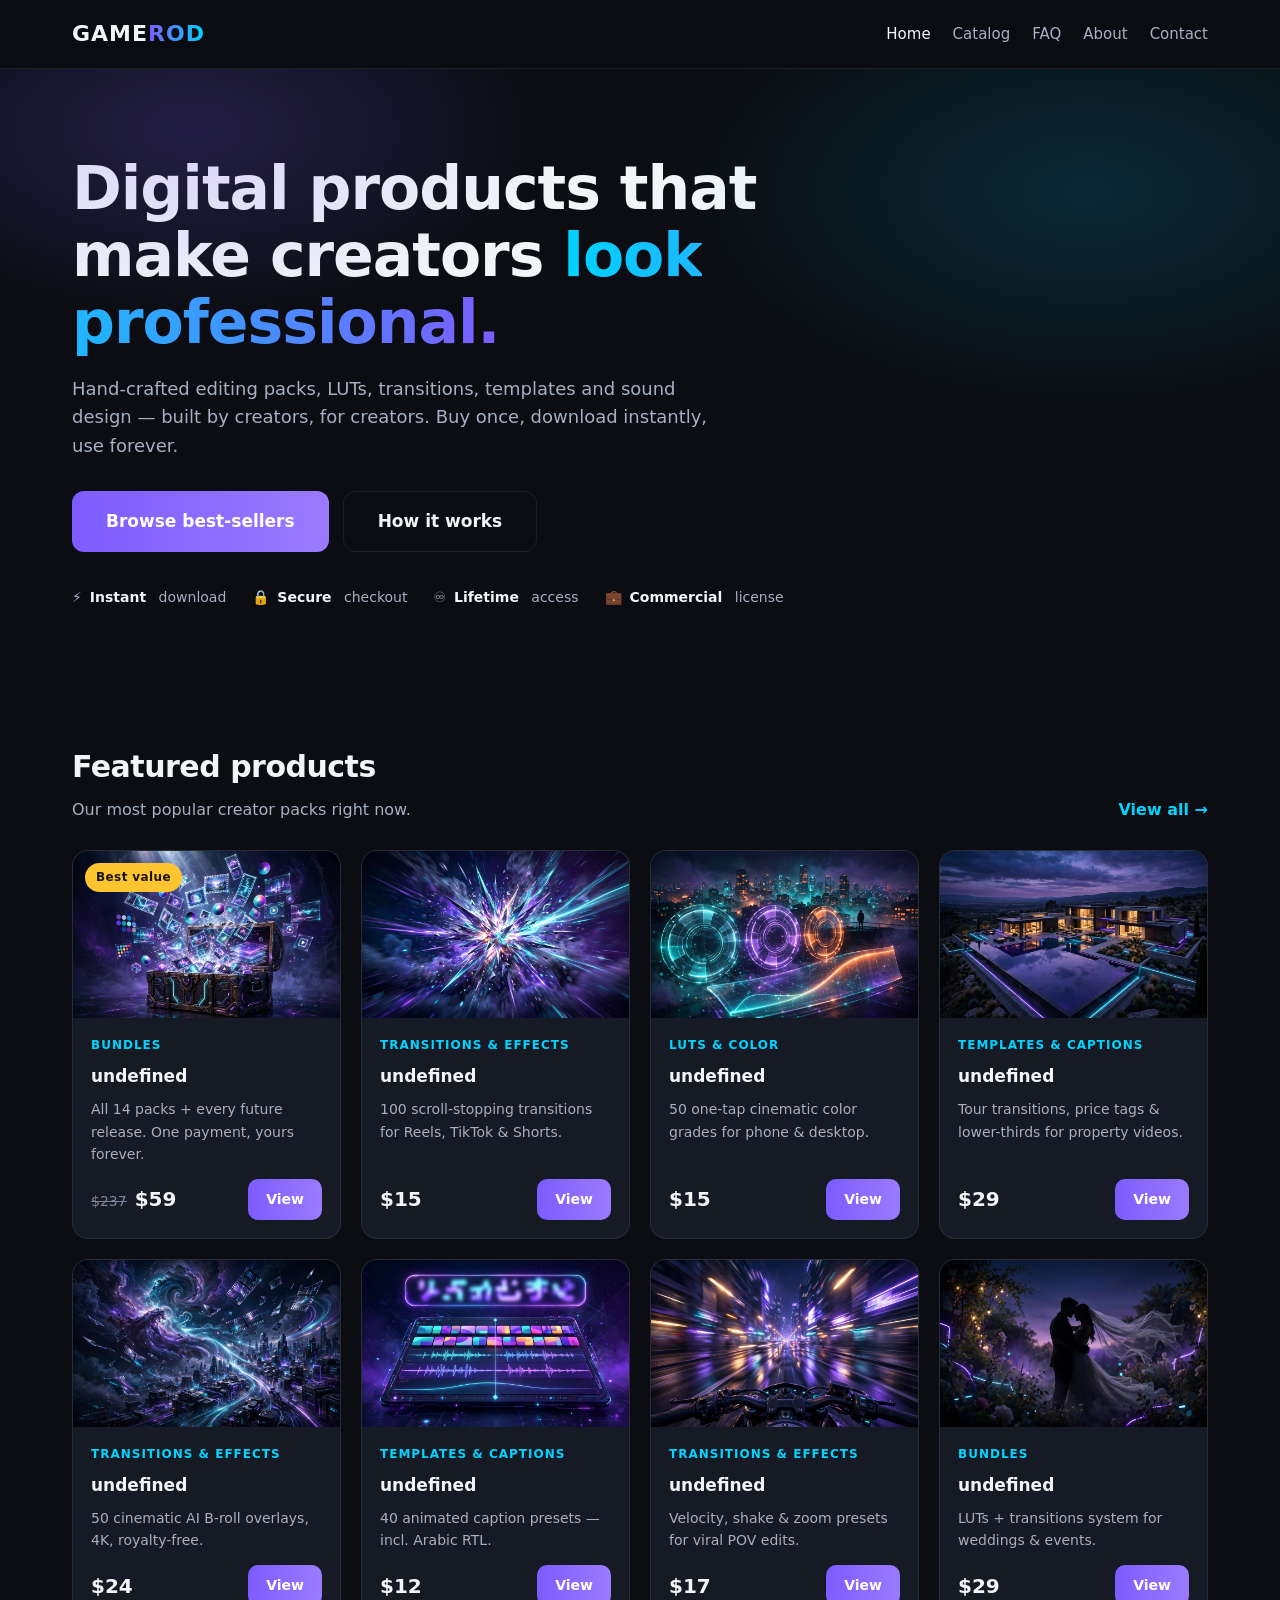
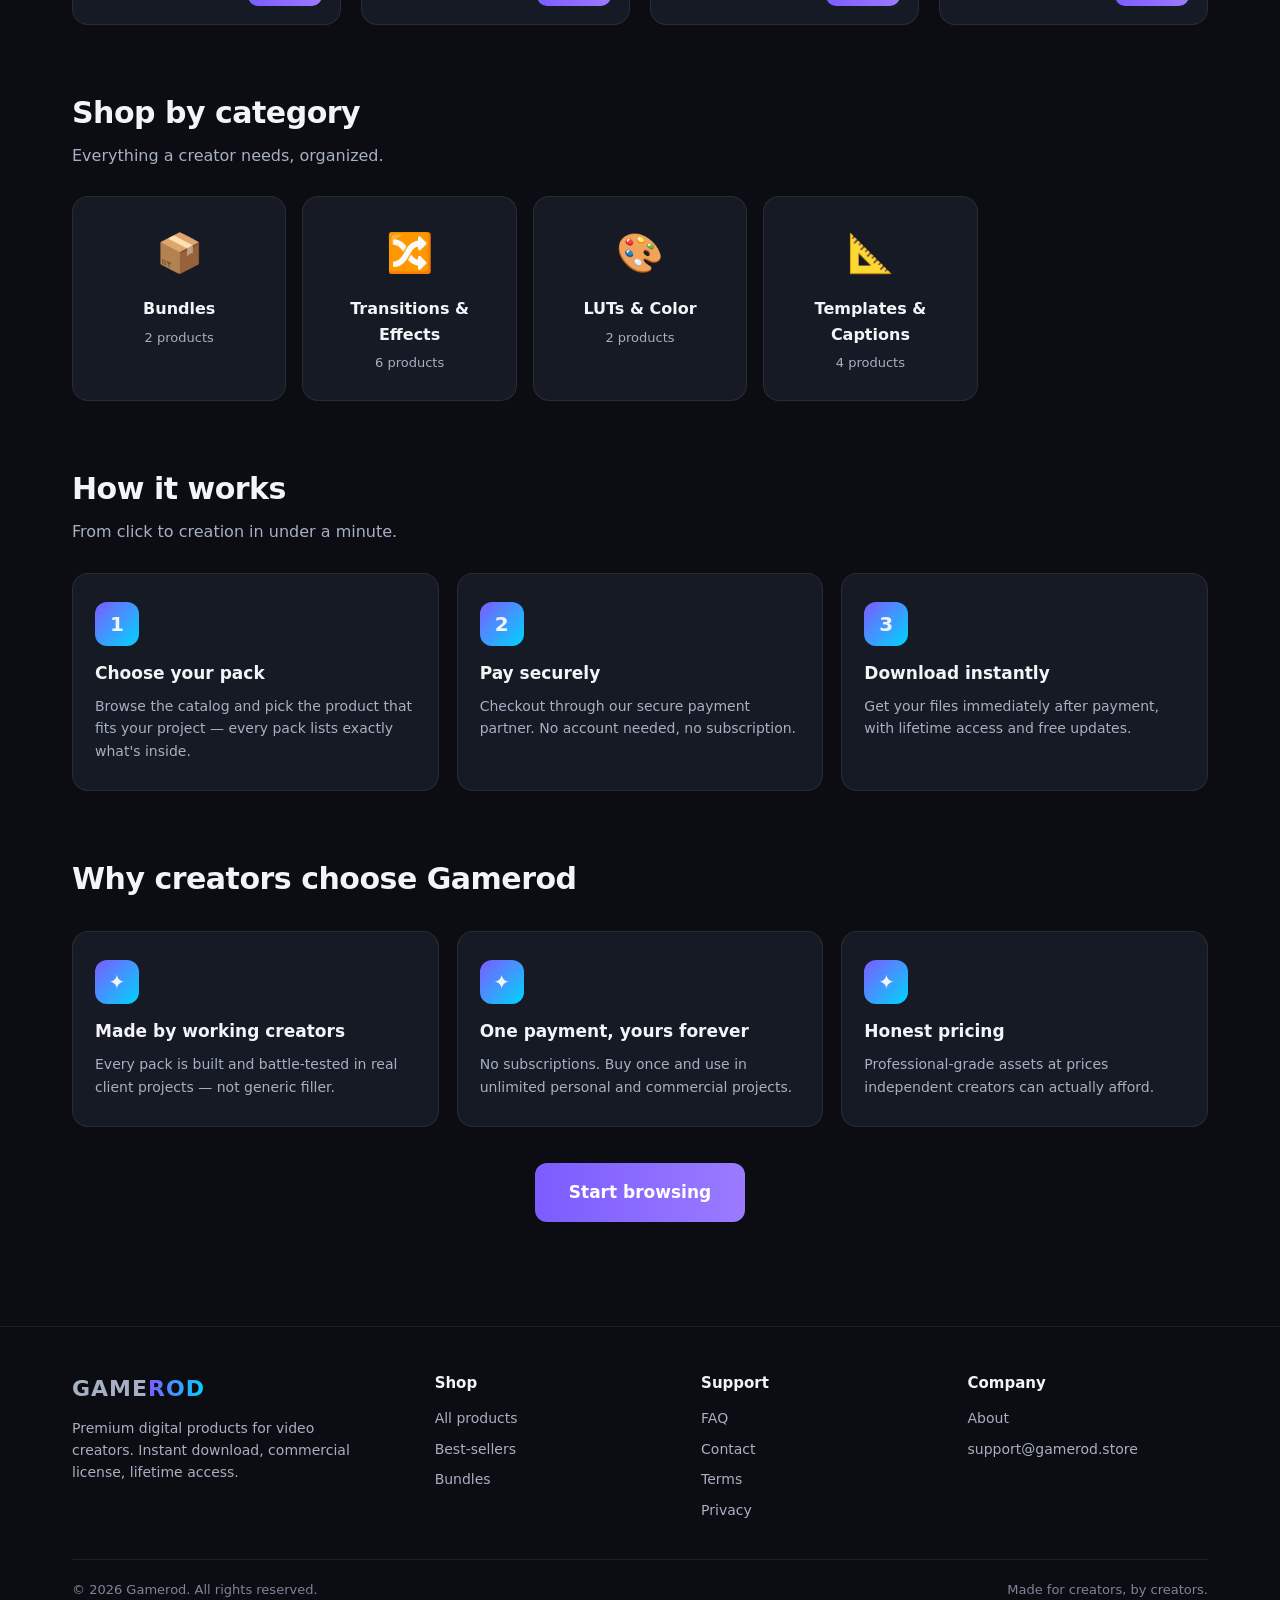
==== index.html @ 95cd668c "Deploy gamerod (GitHub Pages)" ====
<!DOCTYPE html>
<html lang="en">
<head>
<meta charset="UTF-8">
<meta name="viewport" content="width=device-width, initial-scale=1.0">
<title>Gamerod — Digital Products for Creators</title>
<meta name="description" content="Gamerod: premium digital products for video creators — editing packs, LUTs, transitions, templates and more. Instant download.">
<link rel="stylesheet" href="css/style.css">
<link rel="icon" href="data:image/svg+xml,<svg xmlns='http://www.w3.org/2000/svg' viewBox='0 0 100 100'><text y='.9em' font-size='90'>⚡</text></svg>">
</head>
<body>
<header class="site"><div class="wrap nav">
  <a class="logo" href="index.html">GAME<span>ROD</span></a>
  <nav class="nav-links">
    <a href="index.html" class="active">Home</a>
    <a href="catalog.html">Catalog</a>
    <a href="faq.html">FAQ</a>
    <a href="about.html">About</a>
    <a href="contact.html">Contact</a>
  </nav>
</div></header>

<section class="hero"><div class="wrap">
  <h1>Digital products that make creators <span class="grad">look professional.</span></h1>
  <p class="sub">Hand-crafted editing packs, LUTs, transitions, templates and sound design — built by creators, for creators. Buy once, download instantly, use forever.</p>
  <div class="hero-cta">
    <a class="btn big" href="catalog.html">Browse best-sellers</a>
    <a class="btn big ghost" href="#how">How it works</a>
  </div>
  <div class="trust">
    <span>⚡ <b>Instant</b>&nbsp;download</span>
    <span>🔒 <b>Secure</b>&nbsp;checkout</span>
    <span>♾️ <b>Lifetime</b>&nbsp;access</span>
    <span>💼 <b>Commercial</b>&nbsp;license</span>
  </div>
</div></section>

<section class="block"><div class="wrap">
  <div class="sec-head">
    <div><h2>Featured products</h2><p>Our most popular creator packs right now.</p></div>
    <a class="link-more" href="catalog.html">View all →</a>
  </div>
  <div class="grid" id="featured"></div>
</div></section>

<section class="block" style="padding-top:0"><div class="wrap">
  <div class="sec-head"><div><h2>Shop by category</h2><p>Everything a creator needs, organized.</p></div></div>
  <div class="cats" id="home-cats"></div>
</div></section>

<section class="block" id="how" style="padding-top:0"><div class="wrap">
  <div class="sec-head"><div><h2>How it works</h2><p>From click to creation in under a minute.</p></div></div>
  <div class="steps">
    <div class="step"><div class="n">1</div><h3>Choose your pack</h3><p>Browse the catalog and pick the product that fits your project — every pack lists exactly what's inside.</p></div>
    <div class="step"><div class="n">2</div><h3>Pay securely</h3><p>Checkout through our secure payment partner. No account needed, no subscription.</p></div>
    <div class="step"><div class="n">3</div><h3>Download instantly</h3><p>Get your files immediately after payment, with lifetime access and free updates.</p></div>
  </div>
</div></section>

<section class="block" style="padding-top:0"><div class="wrap">
  <div class="sec-head"><div><h2>Why creators choose Gamerod</h2></div></div>
  <div class="steps">
    <div class="step"><div class="n">✦</div><h3>Made by working creators</h3><p>Every pack is built and battle-tested in real client projects — not generic filler.</p></div>
    <div class="step"><div class="n">✦</div><h3>One payment, yours forever</h3><p>No subscriptions. Buy once and use in unlimited personal and commercial projects.</p></div>
    <div class="step"><div class="n">✦</div><h3>Honest pricing</h3><p>Professional-grade assets at prices independent creators can actually afford.</p></div>
  </div>
  <div style="text-align:center;margin-top:36px"><a class="btn big" href="catalog.html">Start browsing</a></div>
</div></section>

<footer class="site"><div class="wrap">
  <div class="foot">
    <div><a class="logo" href="index.html">GAME<span>ROD</span></a>
      <p style="margin-top:10px;max-width:280px">Premium digital products for video creators. Instant download, commercial license, lifetime access.</p></div>
    <div><h4>Shop</h4><a href="catalog.html">All products</a><a href="catalog.html">Best-sellers</a><a href="catalog.html">Bundles</a></div>
    <div><h4>Support</h4><a href="faq.html">FAQ</a><a href="contact.html">Contact</a><a href="terms.html">Terms</a><a href="privacy.html">Privacy</a></div>
    <div><h4>Company</h4><a href="about.html">About</a><a href="contact.html">support@gamerod.store</a></div>
  </div>
  <div class="copy"><span>© <span id="year"></span> Gamerod. All rights reserved.</span><span>Made for creators, by creators.</span></div>
</div></footer>

<script src="js/config.js"></script>
<script src="js/app.js"></script>
<script>
document.addEventListener("DOMContentLoaded", async () => {
  const list = await loadProducts();
  const cats = [...new Set(list.map(p => p.category))].slice(0, 4);
  const icons = { "Transitions & Effects": "🔀", "LUTs & Color": "🎨", "Templates & Captions": "📐", "Audio & SFX": "🔊", "Bundles": "📦" };
  document.getElementById("home-cats").innerHTML = cats.map(c =>
    `<a class="cat" href="catalog.html"><div class="ic">${icons[c] || "✦"}</div><h3>${c}</h3><p>${list.filter(p => p.category === c).length} products</p></a>`).join("");
});
</script>
</body>
</html>
---- css/style.css ----
/* GAMEROD — Digital products store */
:root{
  --bg:#0b0d12; --bg2:#10131a; --card:#151a24; --card2:#1a2130;
  --line:rgba(255,255,255,.08);
  --txt:#f2f4f8; --muted:#a7b0c2; --muted2:#7c8699;
  --acc:#7c5cff; --acc2:#00d4ff; --gold:#ffc531; --green:#22c55e;
  --r:16px; --max:1180px;
  --font:'Inter',system-ui,-apple-system,'Segoe UI',Roboto,Arial,sans-serif;
}
*{box-sizing:border-box;margin:0;padding:0}
html{scroll-behavior:smooth}
body{background:var(--bg);color:var(--txt);font-family:var(--font);line-height:1.6;-webkit-font-smoothing:antialiased}
a{color:inherit;text-decoration:none}
img{max-width:100%;display:block}
.wrap{max-width:var(--max);margin:0 auto;padding:0 22px}

/* Header */
header.site{position:sticky;top:0;z-index:50;background:rgba(11,13,18,.82);backdrop-filter:blur(14px);border-bottom:1px solid var(--line)}
.nav{display:flex;align-items:center;gap:28px;height:68px}
.logo{font-weight:800;font-size:22px;letter-spacing:1px}
.logo span{background:linear-gradient(90deg,var(--acc),var(--acc2));-webkit-background-clip:text;background-clip:text;color:transparent}
.nav-links{display:flex;gap:22px;margin-left:auto}
.nav-links a{color:var(--muted);font-size:15px;font-weight:500}
.nav-links a:hover,.nav-links a.active{color:var(--txt)}
.btn{display:inline-flex;align-items:center;justify-content:center;gap:8px;background:linear-gradient(90deg,var(--acc),#9a7bff);color:#fff;border:0;border-radius:12px;padding:13px 26px;font-weight:700;font-size:15px;cursor:pointer;transition:transform .15s,box-shadow .15s}
.btn:hover{transform:translateY(-2px);box-shadow:0 12px 30px rgba(124,92,255,.35)}
.btn.ghost{background:transparent;border:1px solid var(--line);color:var(--txt)}
.btn.ghost:hover{border-color:var(--acc);box-shadow:none}
.btn.big{padding:16px 34px;font-size:17px}
.btn.small{padding:9px 18px;font-size:14px;border-radius:10px}

/* Hero */
.hero{position:relative;overflow:hidden;padding:86px 0 70px}
.hero::before{content:"";position:absolute;inset:0;background:
  radial-gradient(600px 320px at 15% 10%,rgba(124,92,255,.22),transparent 60%),
  radial-gradient(700px 380px at 85% 20%,rgba(0,212,255,.14),transparent 60%);pointer-events:none}
.hero h1{font-size:clamp(34px,5.4vw,60px);line-height:1.12;font-weight:800;letter-spacing:-1px;max-width:760px}
.hero h1 .grad{background:linear-gradient(90deg,var(--acc2),var(--acc));-webkit-background-clip:text;background-clip:text;color:transparent}
.hero p.sub{color:var(--muted);font-size:18px;max-width:640px;margin:18px 0 30px}
.hero-cta{display:flex;gap:14px;flex-wrap:wrap}
.trust{display:flex;gap:26px;flex-wrap:wrap;margin-top:34px;color:var(--muted);font-size:14px}
.trust b{color:var(--txt)}
.trust span{display:flex;align-items:center;gap:8px}

/* Sections */
section.block{padding:64px 0}
.sec-head{display:flex;align-items:end;justify-content:space-between;gap:16px;margin-bottom:28px}
.sec-head h2{font-size:30px;font-weight:800;letter-spacing:-.5px}
.sec-head p{color:var(--muted);margin-top:6px}
.link-more{color:var(--acc2);font-weight:600;white-space:nowrap}

/* Product grid */
.grid{display:grid;grid-template-columns:repeat(auto-fill,minmax(258px,1fr));gap:20px}
.card{background:var(--card);border:1px solid var(--line);border-radius:var(--r);overflow:hidden;transition:transform .18s,border-color .18s;display:flex;flex-direction:column}
.card:hover{transform:translateY(-4px);border-color:rgba(124,92,255,.5)}
.cover{aspect-ratio:16/10;position:relative;overflow:hidden;background:linear-gradient(135deg,#1c2333,#121724)}
.cover img{width:100%;height:100%;object-fit:cover}
.cover .css-art{position:absolute;inset:0;display:flex;align-items:center;justify-content:center;flex-direction:column;gap:10px;padding:20px;text-align:center}
.cover .css-art .art-icon{font-size:44px;filter:drop-shadow(0 6px 18px rgba(0,0,0,.5))}
.cover .css-art .art-title{font-weight:800;font-size:19px;letter-spacing:.5px}
.badge{position:absolute;top:12px;left:12px;background:var(--gold);color:#1a1405;font-size:12px;font-weight:800;padding:5px 11px;border-radius:999px;letter-spacing:.4px}
.badge.bundle{background:var(--acc2);color:#04222b}
.card-body{padding:18px;display:flex;flex-direction:column;gap:10px;flex:1}
.card-cat{font-size:12px;color:var(--acc2);font-weight:700;text-transform:uppercase;letter-spacing:1px}
.card h3{font-size:17px;font-weight:700;line-height:1.35}
.card-desc{color:var(--muted);font-size:14px;flex:1}
.card-meta{display:flex;align-items:center;justify-content:space-between;margin-top:4px}
.price{font-size:20px;font-weight:800}
.price s{color:var(--muted2);font-size:14px;font-weight:500;margin-right:8px}
.stars{color:var(--gold);font-size:13px;letter-spacing:1px}

/* Categories */
.cats{display:grid;grid-template-columns:repeat(auto-fill,minmax(200px,1fr));gap:16px}
.cat{background:var(--card);border:1px solid var(--line);border-radius:var(--r);padding:26px 20px;text-align:center;transition:border-color .18s,transform .18s}
.cat:hover{border-color:var(--acc);transform:translateY(-3px)}
.cat .ic{font-size:38px;margin-bottom:12px}
.cat h3{font-size:16px;margin-bottom:6px}
.cat p{color:var(--muted);font-size:13px}

/* Steps */
.steps{display:grid;grid-template-columns:repeat(auto-fit,minmax(220px,1fr));gap:18px}
.step{background:var(--card);border:1px solid var(--line);border-radius:var(--r);padding:28px 22px}
.step .n{width:44px;height:44px;border-radius:12px;background:linear-gradient(135deg,var(--acc),var(--acc2));display:flex;align-items:center;justify-content:center;font-weight:800;font-size:20px;margin-bottom:14px}
.step h3{margin-bottom:8px;font-size:17px}
.step p{color:var(--muted);font-size:14px}

/* Product page */
.pd{display:grid;grid-template-columns:1.15fr .85fr;gap:36px;padding:48px 0}
@media(max-width:900px){.pd{grid-template-columns:1fr}}
.pd-gallery{background:var(--card);border:1px solid var(--line);border-radius:var(--r);overflow:hidden}
.pd-gallery .cover{aspect-ratio:16/10}
.pd-info h1{font-size:32px;letter-spacing:-.5px;margin:8px 0 12px}
.pd-info .lede{color:var(--muted);font-size:16px;margin-bottom:18px}
.buybox{background:var(--card);border:1px solid var(--line);border-radius:var(--r);padding:24px;margin:22px 0}
.buybox .row{display:flex;align-items:center;justify-content:space-between;margin-bottom:14px}
.buybox .price{font-size:32px}
.includes{list-style:none;margin:18px 0;display:grid;gap:10px}
.includes li{display:flex;gap:10px;align-items:flex-start;color:var(--muted);font-size:15px}
.includes li::before{content:"✓";color:var(--green);font-weight:800}
.faq details{background:var(--card);border:1px solid var(--line);border-radius:12px;padding:16px 18px;margin-bottom:10px}
.faq summary{cursor:pointer;font-weight:700}
.faq details p{color:var(--muted);margin-top:10px;font-size:15px}

/* Toolbar (catalog) */
.toolbar{display:flex;gap:12px;flex-wrap:wrap;margin-bottom:24px;align-items:center}
.toolbar input,.toolbar select{background:var(--bg2);border:1px solid var(--line);color:var(--txt);border-radius:10px;padding:11px 14px;font-size:14px}
.toolbar input{flex:1;min-width:200px}
.pill{border:1px solid var(--line);background:var(--bg2);color:var(--muted);border-radius:999px;padding:9px 18px;font-size:14px;cursor:pointer;font-weight:600}
.pill.on{background:var(--acc);border-color:var(--acc);color:#fff}

/* Static pages */
.page{padding:56px 0;max-width:820px}
.page h1{font-size:36px;margin-bottom:18px;letter-spacing:-.5px}
.page h2{font-size:22px;margin:30px 0 12px}
.page p,.page li{color:var(--muted);margin-bottom:12px}
.page ul{padding-left:20px}

/* Footer */
footer.site{border-top:1px solid var(--line);margin-top:40px;padding:44px 0 30px;color:var(--muted);font-size:14px}
.foot{display:grid;grid-template-columns:1.4fr 1fr 1fr 1fr;gap:26px}
@media(max-width:800px){.foot{grid-template-columns:1fr 1fr}}
.foot h4{color:var(--txt);margin-bottom:12px;font-size:15px}
.foot a{display:block;margin-bottom:8px}
.foot a:hover{color:var(--txt)}
.copy{margin-top:30px;padding-top:20px;border-top:1px solid var(--line);display:flex;justify-content:space-between;flex-wrap:wrap;gap:10px;color:var(--muted2);font-size:13px}

/* Toast + modal */
.toast{position:fixed;bottom:24px;left:50%;transform:translateX(-50%) translateY(80px);background:var(--card2);border:1px solid var(--line);padding:13px 22px;border-radius:12px;transition:transform .3s;z-index:99;font-size:14px}
.toast.show{transform:translateX(-50%) translateY(0)}
.modal-bg{position:fixed;inset:0;background:rgba(0,0,0,.7);display:none;align-items:center;justify-content:center;z-index:98;padding:20px}
.modal-bg.show{display:flex}
.modal{background:var(--card2);border:1px solid var(--line);border-radius:18px;padding:32px;max-width:440px;text-align:center}
.modal h3{margin-bottom:10px}
.modal p{color:var(--muted);font-size:15px;margin-bottom:20px}
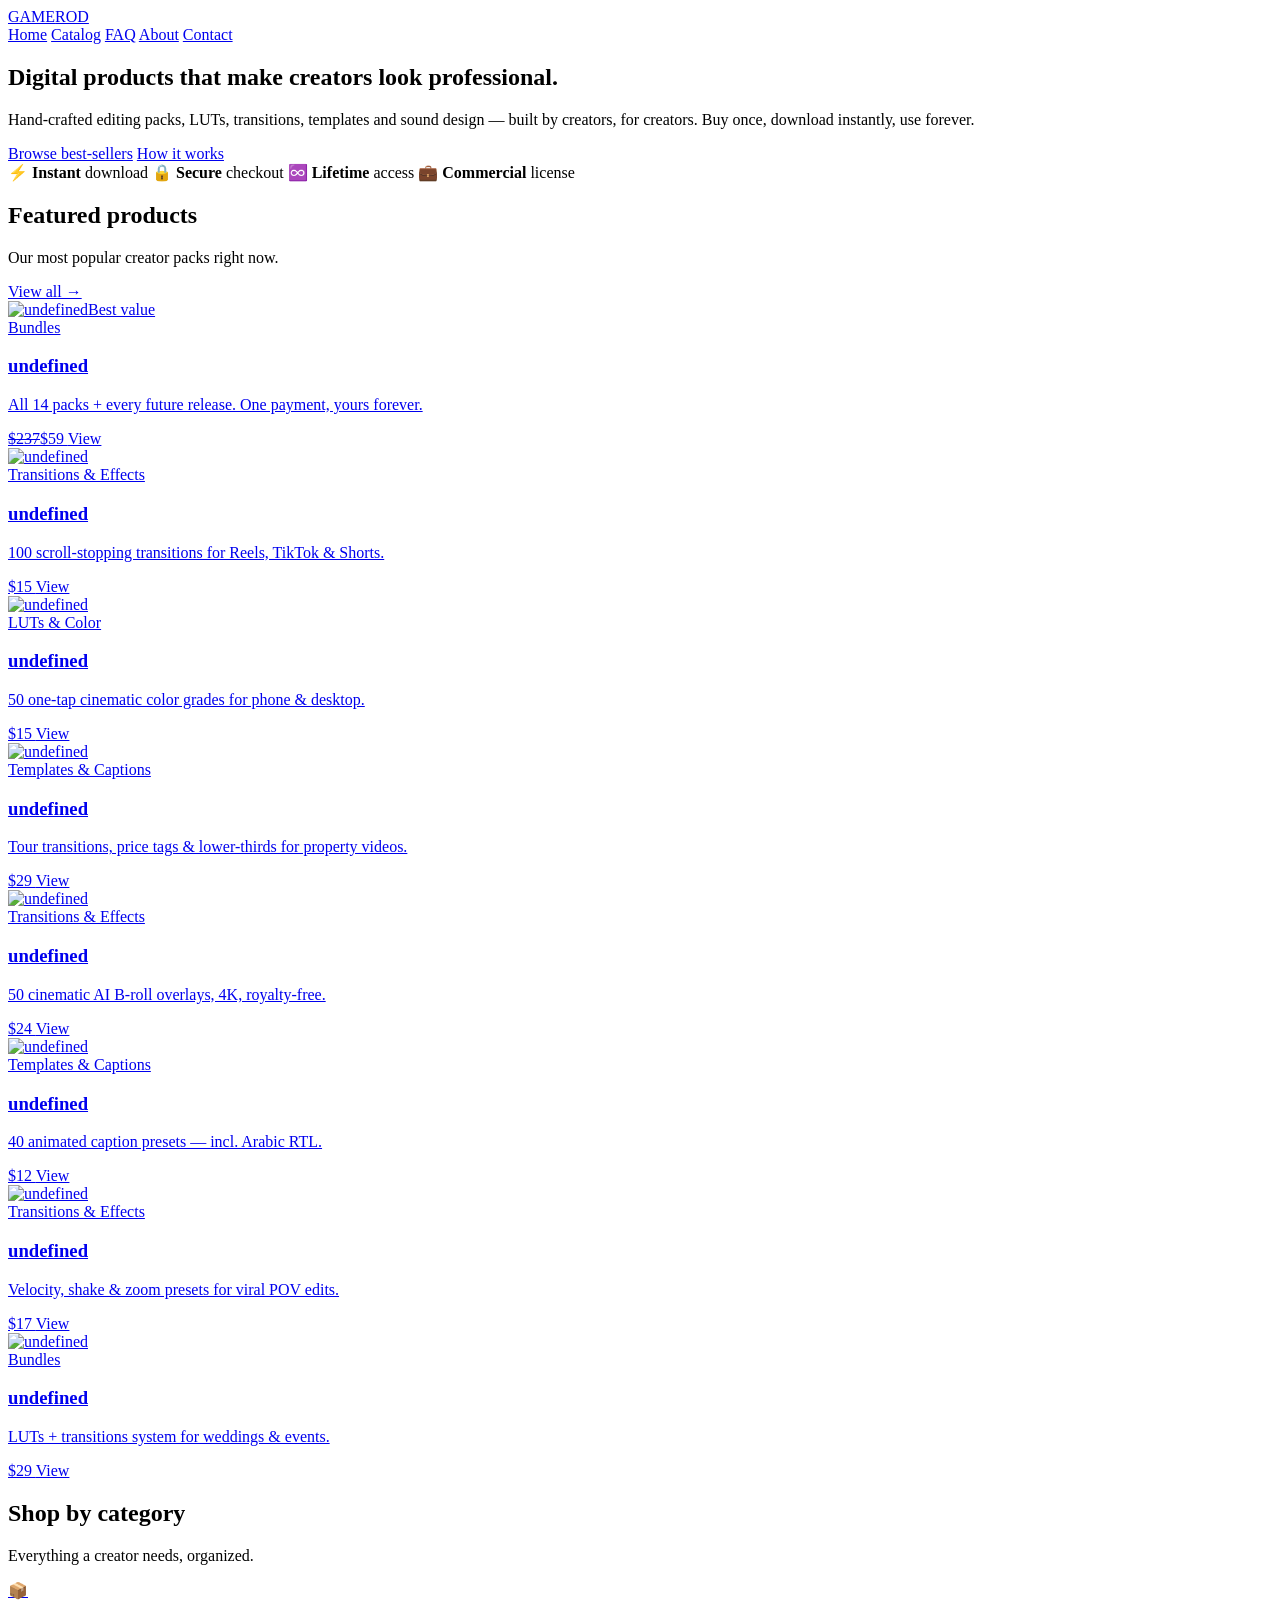
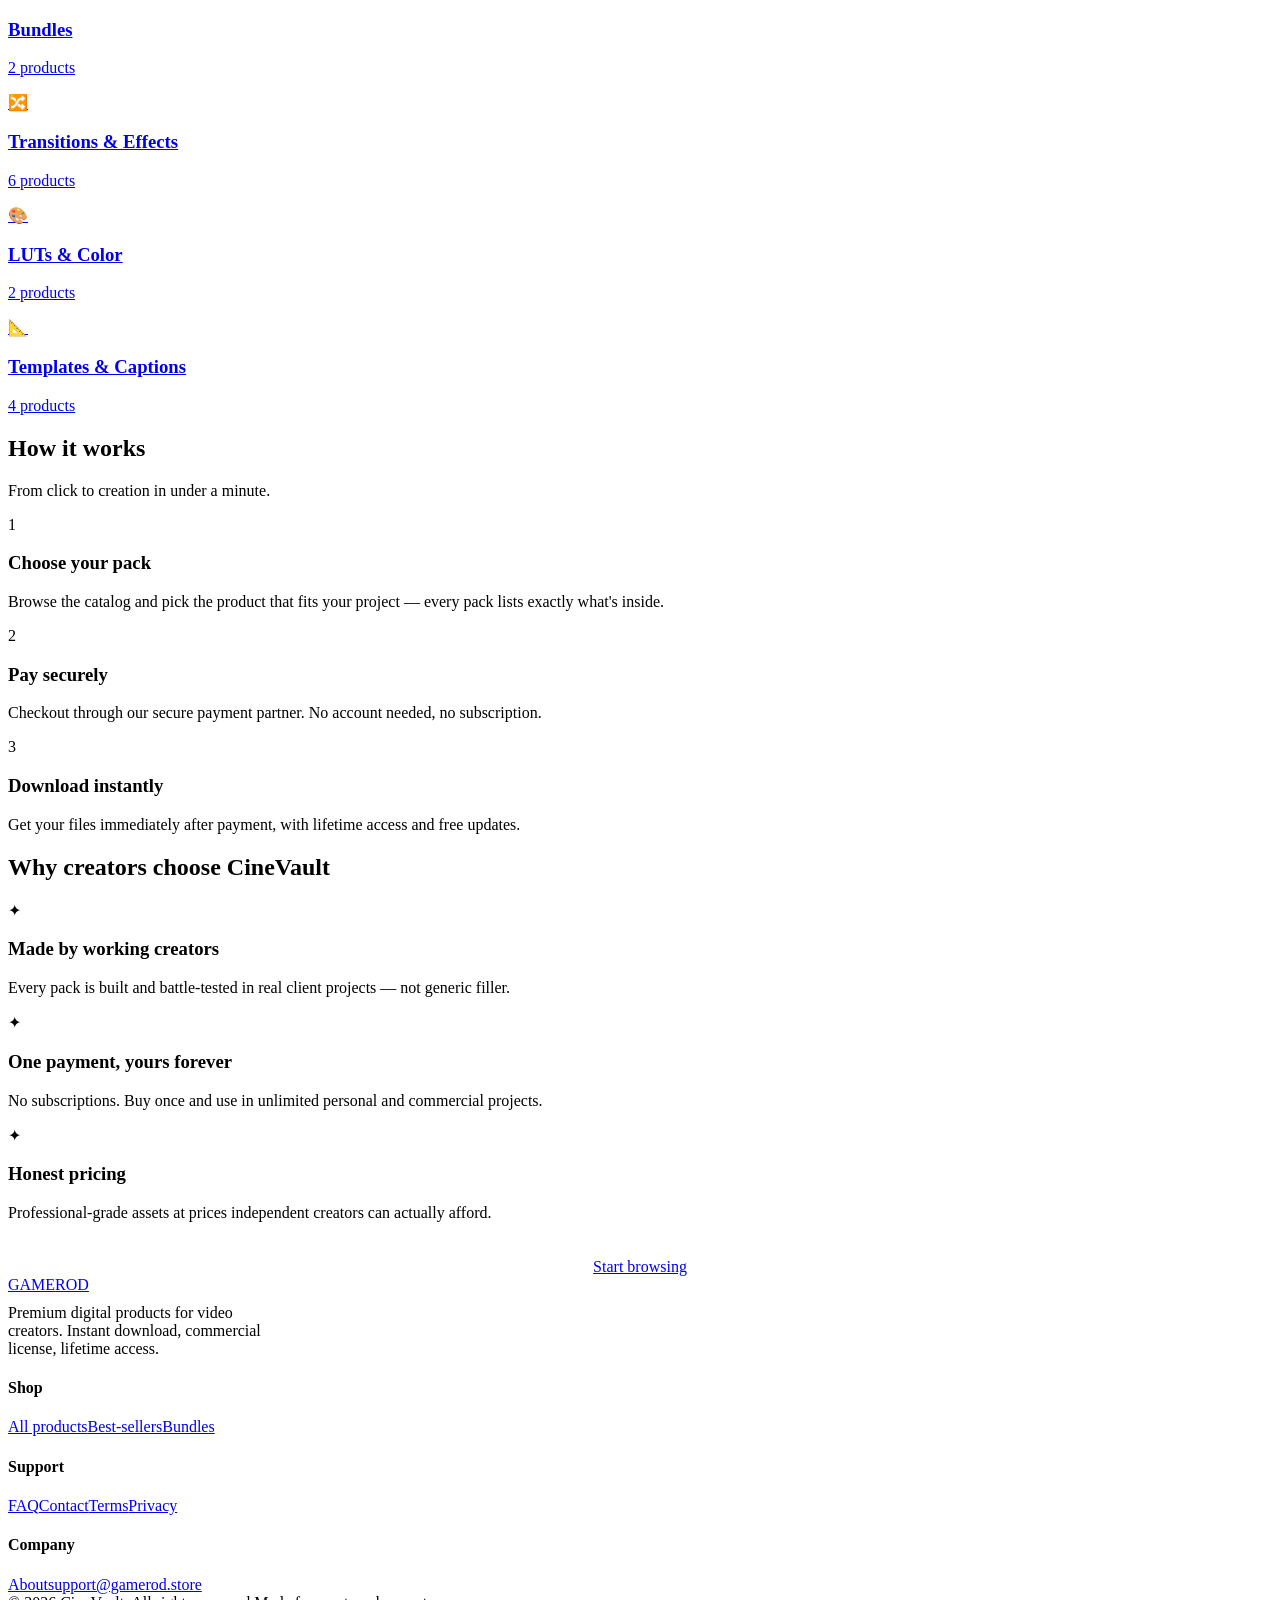
==== commit 60b5671d: "Deploy gamerod (GitHub Pages)" ====
--- a/index.html
+++ b/index.html
@@ -3,8 +3,8 @@
 <head>
 <meta charset="UTF-8">
 <meta name="viewport" content="width=device-width, initial-scale=1.0">
-<title>Gamerod — Digital Products for Creators</title>
-<meta name="description" content="Gamerod: premium digital products for video creators — editing packs, LUTs, transitions, templates and more. Instant download.">
+<title>CineVault — Digital Products for Creators</title>
+<meta name="description" content="CineVault: premium digital products for video creators — editing packs, LUTs, transitions, templates and more. Instant download.">
 <link rel="stylesheet" href="css/style.css">
 <link rel="icon" href="data:image/svg+xml,<svg xmlns='http://www.w3.org/2000/svg' viewBox='0 0 100 100'><text y='.9em' font-size='90'>⚡</text></svg>">
 </head>
@@ -58,7 +58,7 @@
 </div></section>
 
 <section class="block" style="padding-top:0"><div class="wrap">
-  <div class="sec-head"><div><h2>Why creators choose Gamerod</h2></div></div>
+  <div class="sec-head"><div><h2>Why creators choose CineVault</h2></div></div>
   <div class="steps">
     <div class="step"><div class="n">✦</div><h3>Made by working creators</h3><p>Every pack is built and battle-tested in real client projects — not generic filler.</p></div>
     <div class="step"><div class="n">✦</div><h3>One payment, yours forever</h3><p>No subscriptions. Buy once and use in unlimited personal and commercial projects.</p></div>
@@ -75,7 +75,7 @@
     <div><h4>Support</h4><a href="faq.html">FAQ</a><a href="contact.html">Contact</a><a href="terms.html">Terms</a><a href="privacy.html">Privacy</a></div>
     <div><h4>Company</h4><a href="about.html">About</a><a href="contact.html">support@gamerod.store</a></div>
   </div>
-  <div class="copy"><span>© <span id="year"></span> Gamerod. All rights reserved.</span><span>Made for creators, by creators.</span></div>
+  <div class="copy"><span>© <span id="year"></span> CineVault. All rights reserved.</span><span>Made for creators, by creators.</span></div>
 </div></footer>
 
 <script src="js/config.js"></script>
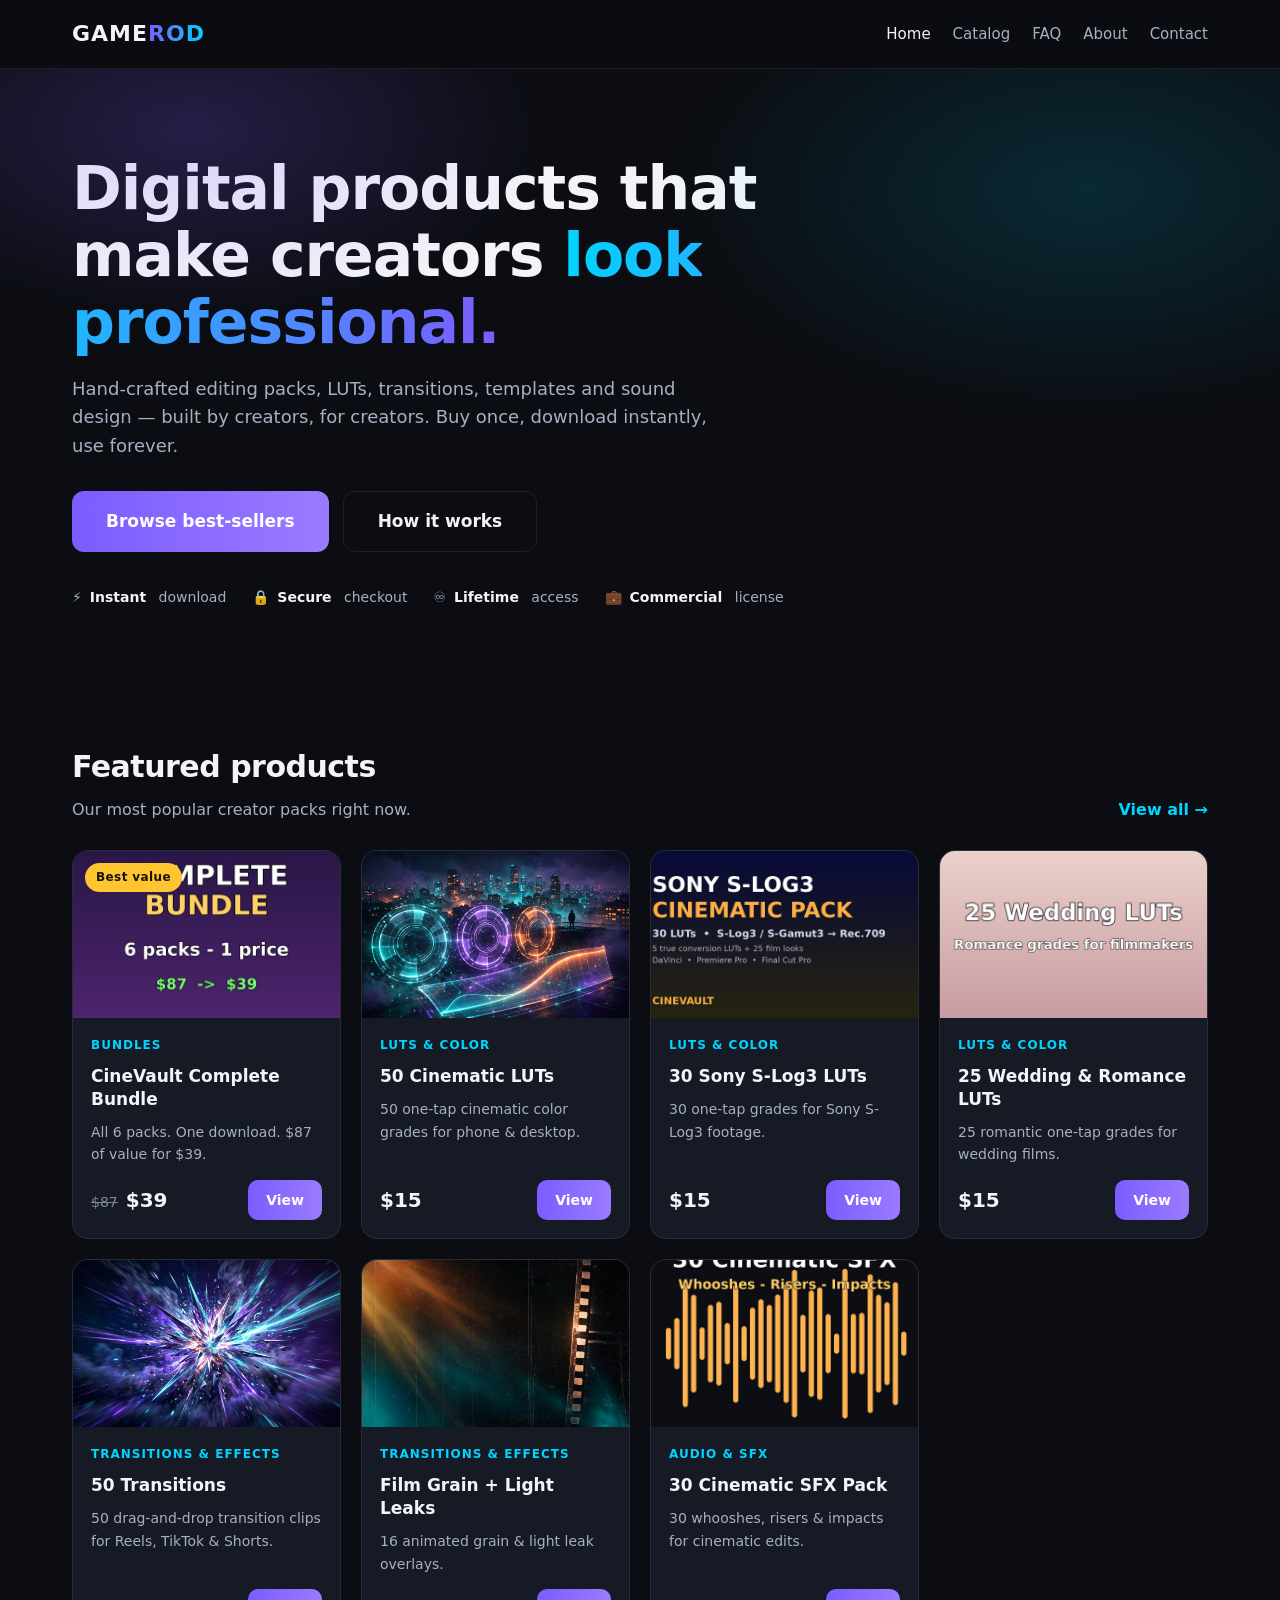
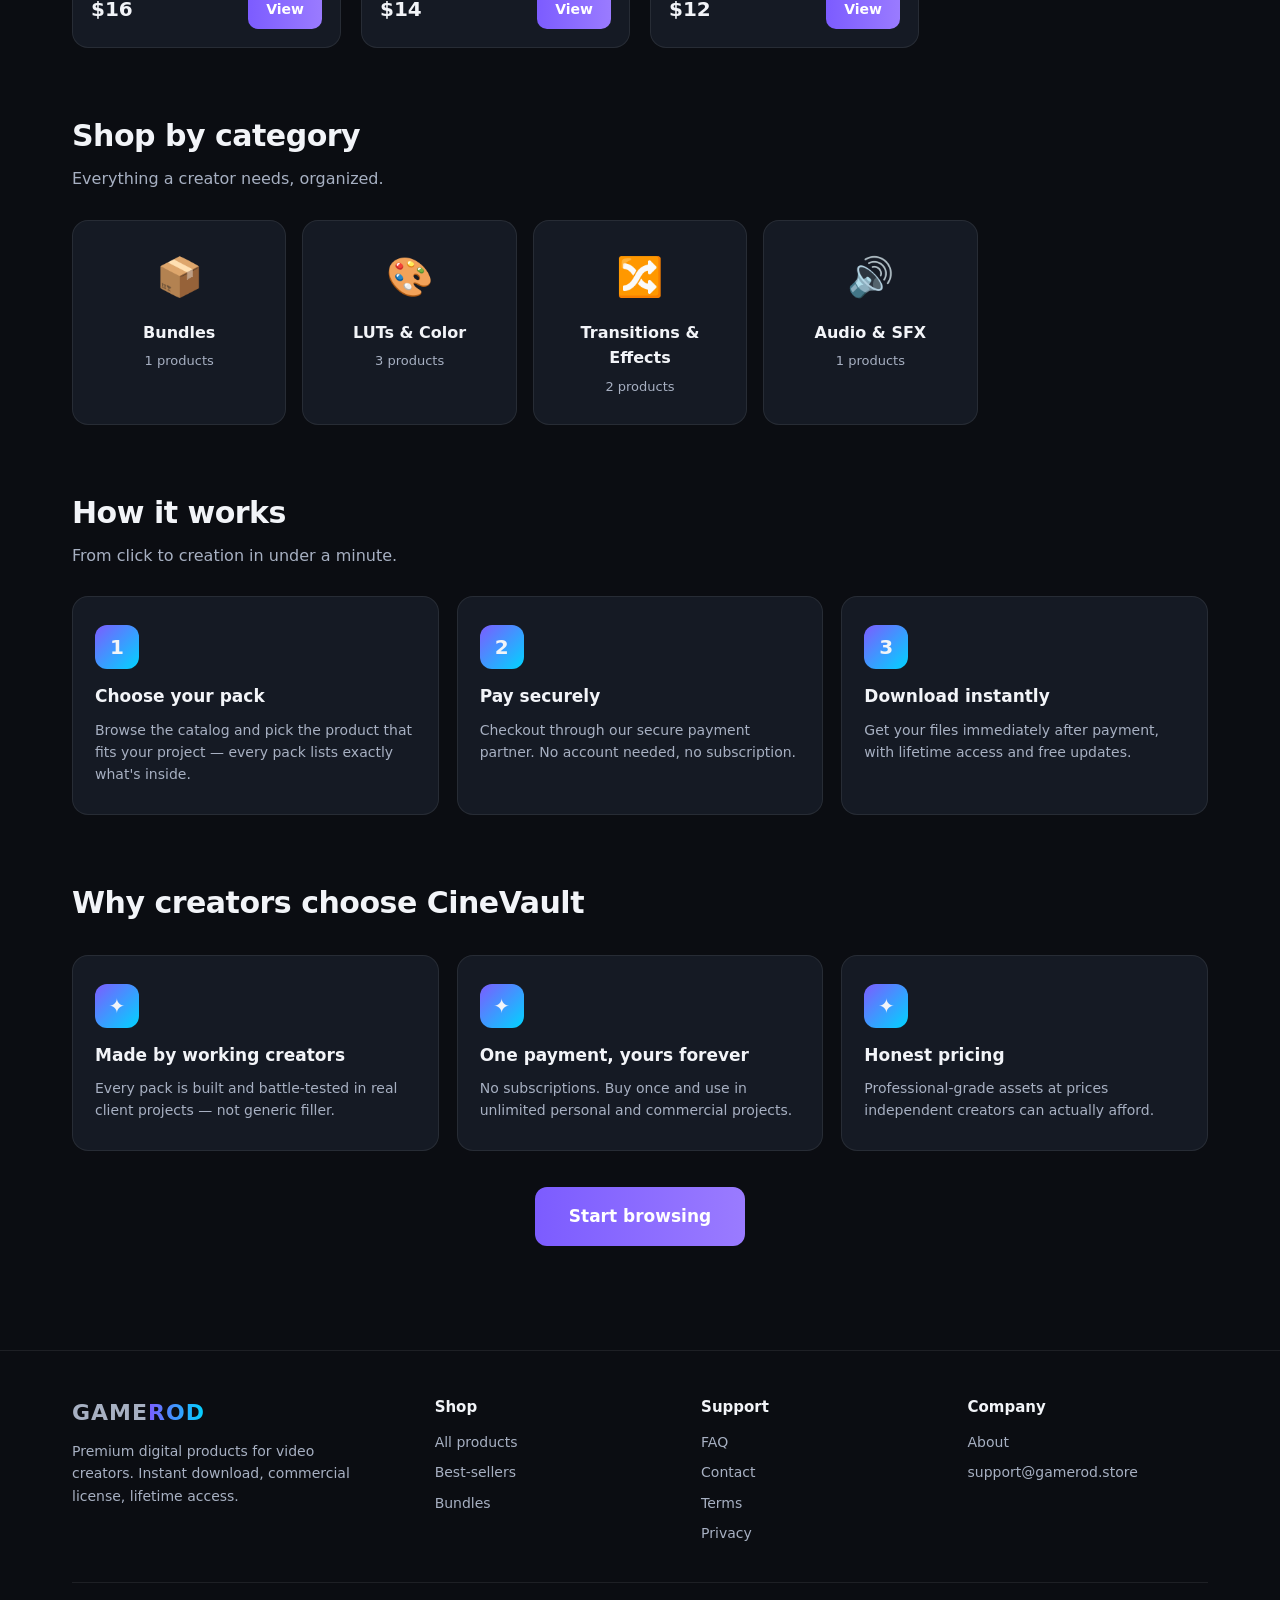
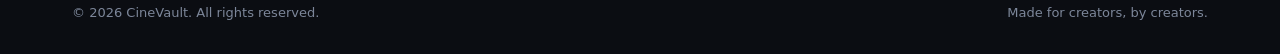
==== commit d2d5353d: "Deploy gamerod (GitHub Pages)" ====
--- a/index.html
+++ b/index.html
@@ -5,6 +5,39 @@
 <meta name="viewport" content="width=device-width, initial-scale=1.0">
 <title>CineVault — Digital Products for Creators</title>
 <meta name="description" content="CineVault: premium digital products for video creators — editing packs, LUTs, transitions, templates and more. Instant download.">
+<script type="application/ld+json">
+{
+  "@context": "https://schema.org",
+  "@graph": [
+    {
+      "@type": "Organization",
+      "name": "CineVault",
+      "alternateName": "Gamerod",
+      "url": "https://bofrahi12.github.io/gamerod/",
+      "description": "Digital products store for video creators: cinematic LUTs, transitions, overlays and sound effects. One-time purchase, instant download, lifetime access, commercial license.",
+      "sameAs": ["https://thecinevault.gumroad.com"]
+    },
+    {
+      "@type": "WebSite",
+      "name": "CineVault — Digital Products for Creators",
+      "url": "https://bofrahi12.github.io/gamerod/"
+    },
+    {
+      "@type": "ItemList",
+      "name": "CineVault product catalog",
+      "itemListElement": [
+        {"@type": "Product", "name": "CineVault Complete Bundle", "category": "Video editing bundle", "offers": {"@type": "Offer", "price": "39", "priceCurrency": "USD", "url": "https://bofrahi12.github.io/gamerod/catalog.html"}},
+        {"@type": "Product", "name": "50 Cinematic LUTs", "category": "LUTs & Color", "offers": {"@type": "Offer", "price": "15", "priceCurrency": "USD", "url": "https://bofrahi12.github.io/gamerod/catalog.html"}},
+        {"@type": "Product", "name": "30 Sony S-Log3 LUTs", "category": "LUTs & Color", "offers": {"@type": "Offer", "price": "15", "priceCurrency": "USD", "url": "https://bofrahi12.github.io/gamerod/catalog.html"}},
+        {"@type": "Product", "name": "25 Wedding & Romance LUTs", "category": "LUTs & Color", "offers": {"@type": "Offer", "price": "15", "priceCurrency": "USD", "url": "https://bofrahi12.github.io/gamerod/catalog.html"}},
+        {"@type": "Product", "name": "50 Transitions", "category": "Transitions & Effects", "offers": {"@type": "Offer", "price": "16", "priceCurrency": "USD", "url": "https://bofrahi12.github.io/gamerod/catalog.html"}},
+        {"@type": "Product", "name": "Film Grain + Light Leaks", "category": "Transitions & Effects", "offers": {"@type": "Offer", "price": "14", "priceCurrency": "USD", "url": "https://bofrahi12.github.io/gamerod/catalog.html"}},
+        {"@type": "Product", "name": "30 Cinematic SFX Pack", "category": "Audio & SFX", "offers": {"@type": "Offer", "price": "12", "priceCurrency": "USD", "url": "https://bofrahi12.github.io/gamerod/catalog.html"}}
+      ]
+    }
+  ]
+}
+</script>
 <link rel="stylesheet" href="css/style.css">
 <link rel="icon" href="data:image/svg+xml,<svg xmlns='http://www.w3.org/2000/svg' viewBox='0 0 100 100'><text y='.9em' font-size='90'>⚡</text></svg>">
 </head>
--- a/css/style.css
+++ b/css/style.css
@@ -0,0 +1,134 @@
+/* GAMEROD — Digital products store */
+:root{
+  --bg:#0b0d12; --bg2:#10131a; --card:#151a24; --card2:#1a2130;
+  --line:rgba(255,255,255,.08);
+  --txt:#f2f4f8; --muted:#a7b0c2; --muted2:#7c8699;
+  --acc:#7c5cff; --acc2:#00d4ff; --gold:#ffc531; --green:#22c55e;
+  --r:16px; --max:1180px;
+  --font:'Inter',system-ui,-apple-system,'Segoe UI',Roboto,Arial,sans-serif;
+}
+*{box-sizing:border-box;margin:0;padding:0}
+html{scroll-behavior:smooth}
+body{background:var(--bg);color:var(--txt);font-family:var(--font);line-height:1.6;-webkit-font-smoothing:antialiased}
+a{color:inherit;text-decoration:none}
+img{max-width:100%;display:block}
+.wrap{max-width:var(--max);margin:0 auto;padding:0 22px}
+
+/* Header */
+header.site{position:sticky;top:0;z-index:50;background:rgba(11,13,18,.82);backdrop-filter:blur(14px);border-bottom:1px solid var(--line)}
+.nav{display:flex;align-items:center;gap:28px;height:68px}
+.logo{font-weight:800;font-size:22px;letter-spacing:1px}
+.logo span{background:linear-gradient(90deg,var(--acc),var(--acc2));-webkit-background-clip:text;background-clip:text;color:transparent}
+.nav-links{display:flex;gap:22px;margin-left:auto}
+.nav-links a{color:var(--muted);font-size:15px;font-weight:500}
+.nav-links a:hover,.nav-links a.active{color:var(--txt)}
+.btn{display:inline-flex;align-items:center;justify-content:center;gap:8px;background:linear-gradient(90deg,var(--acc),#9a7bff);color:#fff;border:0;border-radius:12px;padding:13px 26px;font-weight:700;font-size:15px;cursor:pointer;transition:transform .15s,box-shadow .15s}
+.btn:hover{transform:translateY(-2px);box-shadow:0 12px 30px rgba(124,92,255,.35)}
+.btn.ghost{background:transparent;border:1px solid var(--line);color:var(--txt)}
+.btn.ghost:hover{border-color:var(--acc);box-shadow:none}
+.btn.big{padding:16px 34px;font-size:17px}
+.btn.small{padding:9px 18px;font-size:14px;border-radius:10px}
+
+/* Hero */
+.hero{position:relative;overflow:hidden;padding:86px 0 70px}
+.hero::before{content:"";position:absolute;inset:0;background:
+  radial-gradient(600px 320px at 15% 10%,rgba(124,92,255,.22),transparent 60%),
+  radial-gradient(700px 380px at 85% 20%,rgba(0,212,255,.14),transparent 60%);pointer-events:none}
+.hero h1{font-size:clamp(34px,5.4vw,60px);line-height:1.12;font-weight:800;letter-spacing:-1px;max-width:760px}
+.hero h1 .grad{background:linear-gradient(90deg,var(--acc2),var(--acc));-webkit-background-clip:text;background-clip:text;color:transparent}
+.hero p.sub{color:var(--muted);font-size:18px;max-width:640px;margin:18px 0 30px}
+.hero-cta{display:flex;gap:14px;flex-wrap:wrap}
+.trust{display:flex;gap:26px;flex-wrap:wrap;margin-top:34px;color:var(--muted);font-size:14px}
+.trust b{color:var(--txt)}
+.trust span{display:flex;align-items:center;gap:8px}
+
+/* Sections */
+section.block{padding:64px 0}
+.sec-head{display:flex;align-items:end;justify-content:space-between;gap:16px;margin-bottom:28px}
+.sec-head h2{font-size:30px;font-weight:800;letter-spacing:-.5px}
+.sec-head p{color:var(--muted);margin-top:6px}
+.link-more{color:var(--acc2);font-weight:600;white-space:nowrap}
+
+/* Product grid */
+.grid{display:grid;grid-template-columns:repeat(auto-fill,minmax(258px,1fr));gap:20px}
+.card{background:var(--card);border:1px solid var(--line);border-radius:var(--r);overflow:hidden;transition:transform .18s,border-color .18s;display:flex;flex-direction:column}
+.card:hover{transform:translateY(-4px);border-color:rgba(124,92,255,.5)}
+.cover{aspect-ratio:16/10;position:relative;overflow:hidden;background:linear-gradient(135deg,#1c2333,#121724)}
+.cover img{width:100%;height:100%;object-fit:cover}
+.cover .css-art{position:absolute;inset:0;display:flex;align-items:center;justify-content:center;flex-direction:column;gap:10px;padding:20px;text-align:center}
+.cover .css-art .art-icon{font-size:44px;filter:drop-shadow(0 6px 18px rgba(0,0,0,.5))}
+.cover .css-art .art-title{font-weight:800;font-size:19px;letter-spacing:.5px}
+.badge{position:absolute;top:12px;left:12px;background:var(--gold);color:#1a1405;font-size:12px;font-weight:800;padding:5px 11px;border-radius:999px;letter-spacing:.4px}
+.badge.bundle{background:var(--acc2);color:#04222b}
+.card-body{padding:18px;display:flex;flex-direction:column;gap:10px;flex:1}
+.card-cat{font-size:12px;color:var(--acc2);font-weight:700;text-transform:uppercase;letter-spacing:1px}
+.card h3{font-size:17px;font-weight:700;line-height:1.35}
+.card-desc{color:var(--muted);font-size:14px;flex:1}
+.card-meta{display:flex;align-items:center;justify-content:space-between;margin-top:4px}
+.price{font-size:20px;font-weight:800}
+.price s{color:var(--muted2);font-size:14px;font-weight:500;margin-right:8px}
+.stars{color:var(--gold);font-size:13px;letter-spacing:1px}
+
+/* Categories */
+.cats{display:grid;grid-template-columns:repeat(auto-fill,minmax(200px,1fr));gap:16px}
+.cat{background:var(--card);border:1px solid var(--line);border-radius:var(--r);padding:26px 20px;text-align:center;transition:border-color .18s,transform .18s}
+.cat:hover{border-color:var(--acc);transform:translateY(-3px)}
+.cat .ic{font-size:38px;margin-bottom:12px}
+.cat h3{font-size:16px;margin-bottom:6px}
+.cat p{color:var(--muted);font-size:13px}
+
+/* Steps */
+.steps{display:grid;grid-template-columns:repeat(auto-fit,minmax(220px,1fr));gap:18px}
+.step{background:var(--card);border:1px solid var(--line);border-radius:var(--r);padding:28px 22px}
+.step .n{width:44px;height:44px;border-radius:12px;background:linear-gradient(135deg,var(--acc),var(--acc2));display:flex;align-items:center;justify-content:center;font-weight:800;font-size:20px;margin-bottom:14px}
+.step h3{margin-bottom:8px;font-size:17px}
+.step p{color:var(--muted);font-size:14px}
+
+/* Product page */
+.pd{display:grid;grid-template-columns:1.15fr .85fr;gap:36px;padding:48px 0}
+@media(max-width:900px){.pd{grid-template-columns:1fr}}
+.pd-gallery{background:var(--card);border:1px solid var(--line);border-radius:var(--r);overflow:hidden}
+.pd-gallery .cover{aspect-ratio:16/10}
+.pd-info h1{font-size:32px;letter-spacing:-.5px;margin:8px 0 12px}
+.pd-info .lede{color:var(--muted);font-size:16px;margin-bottom:18px}
+.buybox{background:var(--card);border:1px solid var(--line);border-radius:var(--r);padding:24px;margin:22px 0}
+.buybox .row{display:flex;align-items:center;justify-content:space-between;margin-bottom:14px}
+.buybox .price{font-size:32px}
+.includes{list-style:none;margin:18px 0;display:grid;gap:10px}
+.includes li{display:flex;gap:10px;align-items:flex-start;color:var(--muted);font-size:15px}
+.includes li::before{content:"✓";color:var(--green);font-weight:800}
+.faq details{background:var(--card);border:1px solid var(--line);border-radius:12px;padding:16px 18px;margin-bottom:10px}
+.faq summary{cursor:pointer;font-weight:700}
+.faq details p{color:var(--muted);margin-top:10px;font-size:15px}
+
+/* Toolbar (catalog) */
+.toolbar{display:flex;gap:12px;flex-wrap:wrap;margin-bottom:24px;align-items:center}
+.toolbar input,.toolbar select{background:var(--bg2);border:1px solid var(--line);color:var(--txt);border-radius:10px;padding:11px 14px;font-size:14px}
+.toolbar input{flex:1;min-width:200px}
+.pill{border:1px solid var(--line);background:var(--bg2);color:var(--muted);border-radius:999px;padding:9px 18px;font-size:14px;cursor:pointer;font-weight:600}
+.pill.on{background:var(--acc);border-color:var(--acc);color:#fff}
+
+/* Static pages */
+.page{padding:56px 0;max-width:820px}
+.page h1{font-size:36px;margin-bottom:18px;letter-spacing:-.5px}
+.page h2{font-size:22px;margin:30px 0 12px}
+.page p,.page li{color:var(--muted);margin-bottom:12px}
+.page ul{padding-left:20px}
+
+/* Footer */
+footer.site{border-top:1px solid var(--line);margin-top:40px;padding:44px 0 30px;color:var(--muted);font-size:14px}
+.foot{display:grid;grid-template-columns:1.4fr 1fr 1fr 1fr;gap:26px}
+@media(max-width:800px){.foot{grid-template-columns:1fr 1fr}}
+.foot h4{color:var(--txt);margin-bottom:12px;font-size:15px}
+.foot a{display:block;margin-bottom:8px}
+.foot a:hover{color:var(--txt)}
+.copy{margin-top:30px;padding-top:20px;border-top:1px solid var(--line);display:flex;justify-content:space-between;flex-wrap:wrap;gap:10px;color:var(--muted2);font-size:13px}
+
+/* Toast + modal */
+.toast{position:fixed;bottom:24px;left:50%;transform:translateX(-50%) translateY(80px);background:var(--card2);border:1px solid var(--line);padding:13px 22px;border-radius:12px;transition:transform .3s;z-index:99;font-size:14px}
+.toast.show{transform:translateX(-50%) translateY(0)}
+.modal-bg{position:fixed;inset:0;background:rgba(0,0,0,.7);display:none;align-items:center;justify-content:center;z-index:98;padding:20px}
+.modal-bg.show{display:flex}
+.modal{background:var(--card2);border:1px solid var(--line);border-radius:18px;padding:32px;max-width:440px;text-align:center}
+.modal h3{margin-bottom:10px}
+.modal p{color:var(--muted);font-size:15px;margin-bottom:20px}
